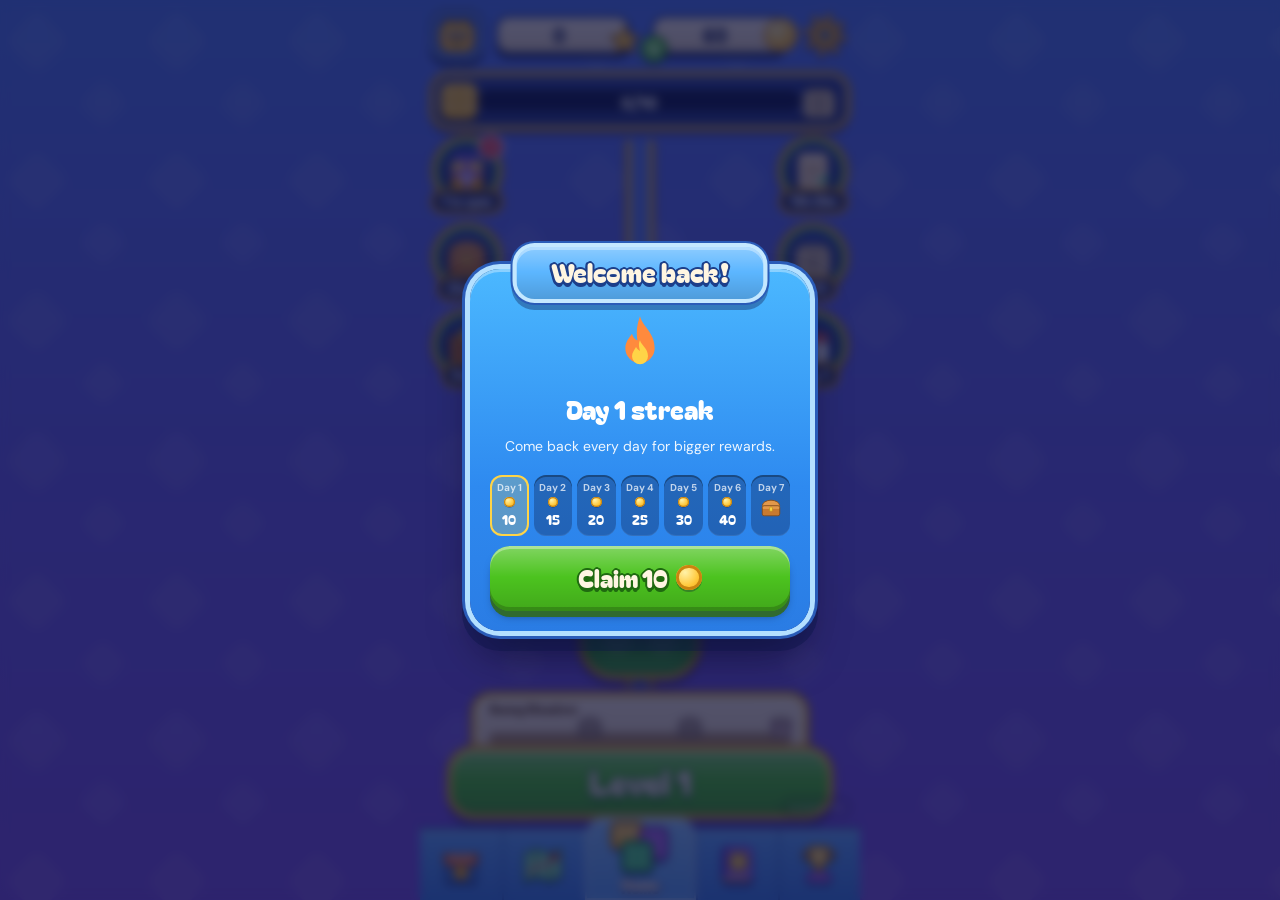
==== t1/index.html @ 7e9a926e "Split app.js into screen-sized files; guard the win count-up (build 54) Co-Authored-By: Claude Opus " ====
<!doctype html>
<html lang="en">
  <head>
    <base href="../" />
    <meta charset="utf-8" />
    <meta name="viewport" content="width=device-width, initial-scale=1, viewport-fit=cover" />
    <meta name="theme-color" content="#1a1744" />
    <meta name="apple-mobile-web-app-capable" content="yes" />
    <meta name="apple-mobile-web-app-title" content="CJ test A" />
    <meta name="apple-mobile-web-app-status-bar-style" content="black-translucent" />
    <link rel="apple-touch-icon" href="icon.png" />
    
    <title>Color Jam</title>
    <link rel="preload" href="fonts/BagelFatOne-Regular.ttf" as="font" type="font/ttf" crossorigin />
    <link rel="preload" href="fonts/DMSans.ttf" as="font" type="font/ttf" crossorigin />
    <link rel="stylesheet" href="style.css?v=54" />
  </head>
  <body data-world="meadow">
    <div id="bg" aria-hidden="true"><div class="hills"></div><div class="deco" id="deco"></div></div>

    <!-- ===================== HUB (home / map / collection / shop / trophies) ===================== -->
    <div id="hub" class="screen">
      <button class="build-tag" id="buildTag" aria-label="Build info"></button>
      <header class="topbar">
        <button class="avatar" id="avatarBtn" aria-label="Trophies"></button>
        <div class="hpill" title="Stars"><b id="starCount">0</b><svg class="hp-ic star" viewBox="0 0 24 24"><path d="M12 2.2l2.9 6.3 6.9.8-5.1 4.7 1.4 6.8L12 17.4 5.9 20.8l1.4-6.8L2.2 9.3l6.9-.8L12 2.2Z"/></svg></div>
        <div class="hpill" title="Coins"><button class="hp-plus" id="coinPlus" aria-label="Shop">+</button><b id="coinCount">0</b><i class="coin hp-ic"></i></div>
        <button class="gear" id="soundBtn" aria-label="Settings"></button>
      </header>

      <main class="panes">
        <!-- HOME -->
        <section class="pane home" id="paneHome">
          <button class="vault-bar" id="vaultBar" aria-label="Vault Run"></button>
          <div class="home-stage">
            <div class="ev-col">
              <button class="ev" id="evWorkshop"></button>
              <button class="ev" id="evChest"></button>
              <button class="ev" id="evRush"></button>
            </div>
            <div class="lv-path" id="lvPath"></div>
            <div class="ev-col">
              <button class="ev" id="evQuests"></button>
              <button class="ev" id="evVault"></button>
              <button class="ev" id="evLogin"></button>
            </div>
          </div>
          <div class="home-go">
            <button class="world-strip" id="worldStrip" aria-label="World picture"></button>
            <button class="play-btn" id="playBtn"><span class="play-level" id="playLevel">Play</span></button>
          </div>
        </section>

        <!-- MAP -->
        <section class="pane" id="paneMap" hidden>
          <div class="world-tabs" id="worldTabs"></div>
          <div class="map-scroll" id="mapScroll"><div class="map" id="mapPath"></div></div>
        </section>

        <!-- COLLECTION: every world's brick picture -->
        <section class="pane" id="paneCollection" hidden>
          <h2 class="cbj-title">Collection</h2>
          <div class="coll-hero" id="collHero"></div>
          <div class="coll-grid" id="collGrid"></div>
        </section>

        <!-- QUESTS -->
        <section class="pane" id="paneQuests" hidden>
          <div class="notebook">
            <h2 class="cbj-title">Daily Quest</h2>
            <div class="timer-chip" id="questReset"></div>
            <div class="list" id="questList"></div>
            <div class="streak-card">
              <div class="eyebrow">Log in every day</div>
              <div class="streak-days" id="streakDays"></div>
            </div>
          </div>
        </section>

        <!-- SHOP -->
        <section class="pane" id="paneShop" hidden>
          <h2 class="cbj-title">Shop</h2>
          <p class="pane-sub">Spend the coins you earn on boosters.</p>
          <div class="list" id="shopList"></div>
        </section>

        <!-- WORKSHOP (workshop.js) -->
        <section class="pane" id="paneWorkshop" hidden>
          <h2 class="cbj-title">Workshop</h2>
          <p class="pane-sub">Open mystery blocks, collect the pieces, build gadgets.</p>
          <div id="workshop"></div>
        </section>

        <!-- TROPHIES -->
        <section class="pane" id="paneTrophies" hidden>
          <h2 class="cbj-title">Trophies</h2>
          <p class="pane-sub" id="trophySub"></p>
          <div class="trophy-grid" id="trophyGrid"></div>
        </section>
      </main>

      <nav class="tabbar" id="tabbar">
        <button class="tab" data-pane="Shop"><i class="tab-ic" data-ic="tabShop"></i><span>Shop</span></button>
        <button class="tab" data-pane="Map"><i class="tab-ic" data-ic="tabMap"></i><span>Map</span></button>
        <button class="tab on" data-pane="Home"><i class="tab-ic" data-ic="tabHome"></i><span>Home</span></button>
        <button class="tab" data-pane="Collection"><i class="tab-ic" data-ic="tabBook"></i><span>Collection</span></button>
        <button class="tab" data-pane="Trophies"><i class="tab-ic" data-ic="tabTrophy"></i><span>Trophies</span></button>
      </nav>
    </div>

    <!-- ===================== GAME ===================== -->
    <div id="game" class="screen" hidden>
      <header class="hud">
        <div class="hud-main">
          <div class="lvl-badge"><small>Level</small><b id="levelTitle">1</b></div>
          <div class="time-panel">
            <span class="tp-label"><i class="tp-clock"></i>Time</span>
            <div class="timer idle" id="timer"><i id="timerBar"></i><span id="timerText">1:00</span></div>
          </div>
        </div>
        <div class="hud-btns">
          <button class="sq-btn orange" id="resetBtn" aria-label="Restart"><svg viewBox="0 0 24 24"><path d="M12 5V2L7 6.5 12 11V8a5 5 0 1 1-5 5H5a7 7 0 1 0 7-8Z"/></svg></button>
          <button class="sq-btn blue" id="pauseBtn" aria-label="Pause"><svg viewBox="0 0 24 24"><rect x="6" y="5" width="4.2" height="14" rx="1.6"/><rect x="13.8" y="5" width="4.2" height="14" rx="1.6"/></svg></button>
        </div>
      </header>
      <div class="hud-row">
        <div class="moves-goal"><span>Moves</span><b id="moveCount">0</b><div class="goal" id="goalStars" aria-label="Star goals"></div></div>
        <div class="coin-pill"><i class="coin"></i><b id="gameCoins">0</b></div>
      </div>
      <div class="combo" id="combo"><span id="comboText">x2</span><i id="comboBar"></i></div>
      <div class="tip" id="tip"></div>
      <div class="board-wrap"><div class="board-fit" id="boardFit"><div class="board-scale" id="boardScale"><div class="board" id="board"></div></div></div></div>
      <div class="boosters">
        <div class="gadgets" id="gadgets"></div>
        <button class="booster" id="boosterFreeze"><span class="b-ic"><svg viewBox="0 0 24 24"><path d="M12 2a10 10 0 1 0 0 20 10 10 0 0 0 0-20Zm0 2a8 8 0 1 1 0 16 8 8 0 0 1 0-16Zm-1 3v6l4.2 2.5 1-1.7L13 12V7h-2Z"/></svg></span><span class="b-name">Freeze</span><span class="b-count" id="cntFreeze">0</span></button>
        <button class="booster" id="boosterHammer"><span class="b-ic"><svg viewBox="0 0 24 24"><path d="M13.5 3 9 7.5l1.6 1.6-6.9 6.9 2.3 2.3 6.9-6.9 1.6 1.6L19 8.5 13.5 3Z"/></svg></span><span class="b-name">Hammer</span><span class="b-count" id="cntHammer">0</span></button>
        <button class="booster" id="boosterVac"><span class="b-ic"><svg viewBox="0 0 24 24"><path d="M12 3a9 9 0 0 0-9 9h2a7 7 0 0 1 7-7V3Zm0 4a5 5 0 0 0-5 5h2a3 3 0 0 1 3-3V7Zm0 4a1 1 0 1 0 0 2 1 1 0 0 0 0-2Zm9 1a9 9 0 0 1-9 9v-2a7 7 0 0 0 7-7h2Zm-4 0a5 5 0 0 1-5 5v-2a3 3 0 0 0 3-3h2Z"/></svg></span><span class="b-name">Vacuum</span><span class="b-count" id="cntVac">0</span></button>
        <button class="booster" id="boosterUndo"><span class="b-ic"><svg viewBox="0 0 24 24"><path d="M12 5V2L6.5 6.5 12 11V8a5 5 0 1 1-5 5H5a7 7 0 1 0 7-8Z"/></svg></span><span class="b-name">Undo</span><span class="b-count" id="cntUndo">0</span></button>
        <button class="booster" id="boosterTools" hidden><span class="b-ic"><svg viewBox="0 0 24 24"><path d="M9 3h6a2 2 0 0 1 2 2v2h3a2 2 0 0 1 2 2v3h-7v-1h-2v1H2V9a2 2 0 0 1 2-2h3V5a2 2 0 0 1 2-2Zm0 2v2h6V5H9ZM2 14h9v1h2v-1h9v5a2 2 0 0 1-2 2H4a2 2 0 0 1-2-2v-5Z"/></svg></span><span class="b-name">Gadgets</span><span class="b-count" id="cntTools">0</span></button>
      </div>
    </div>

    <!-- ===================== MODALS ===================== -->
    <div class="overlay hidden" id="modal"><div class="sheet" id="sheet"></div></div>
    <div class="toasts" id="toasts" aria-live="polite"></div>

    <script src="src/sound.js?v=54"></script>
    <script src="src/worlds.js?v=54"></script>
    <script src="src/brick.js?v=54"></script>
    <script src="src/block3d.js?v=54"></script>
    <script src="src/engine.js?v=54"></script>
    <script src="src/fx.js?v=54"></script>
    <script src="src/icons.js?v=54"></script>
    <script src="src/workshop.js?v=54"></script>
    <script src="src/app.js?v=54"></script>
    <script src="src/meta.js?v=54"></script>
    <script src="src/home.js?v=54"></script>
    <script src="src/play.js?v=54"></script>
    <script src="src/win.js?v=54"></script>
    <script src="src/rush.js?v=54"></script>
    <script src="src/main.js?v=54"></script>
  <script>
      if ("serviceWorker" in navigator && location.protocol === "https:") navigator.serviceWorker.register("sw.js").catch(() => {});
    </script>
  </body>
</html>
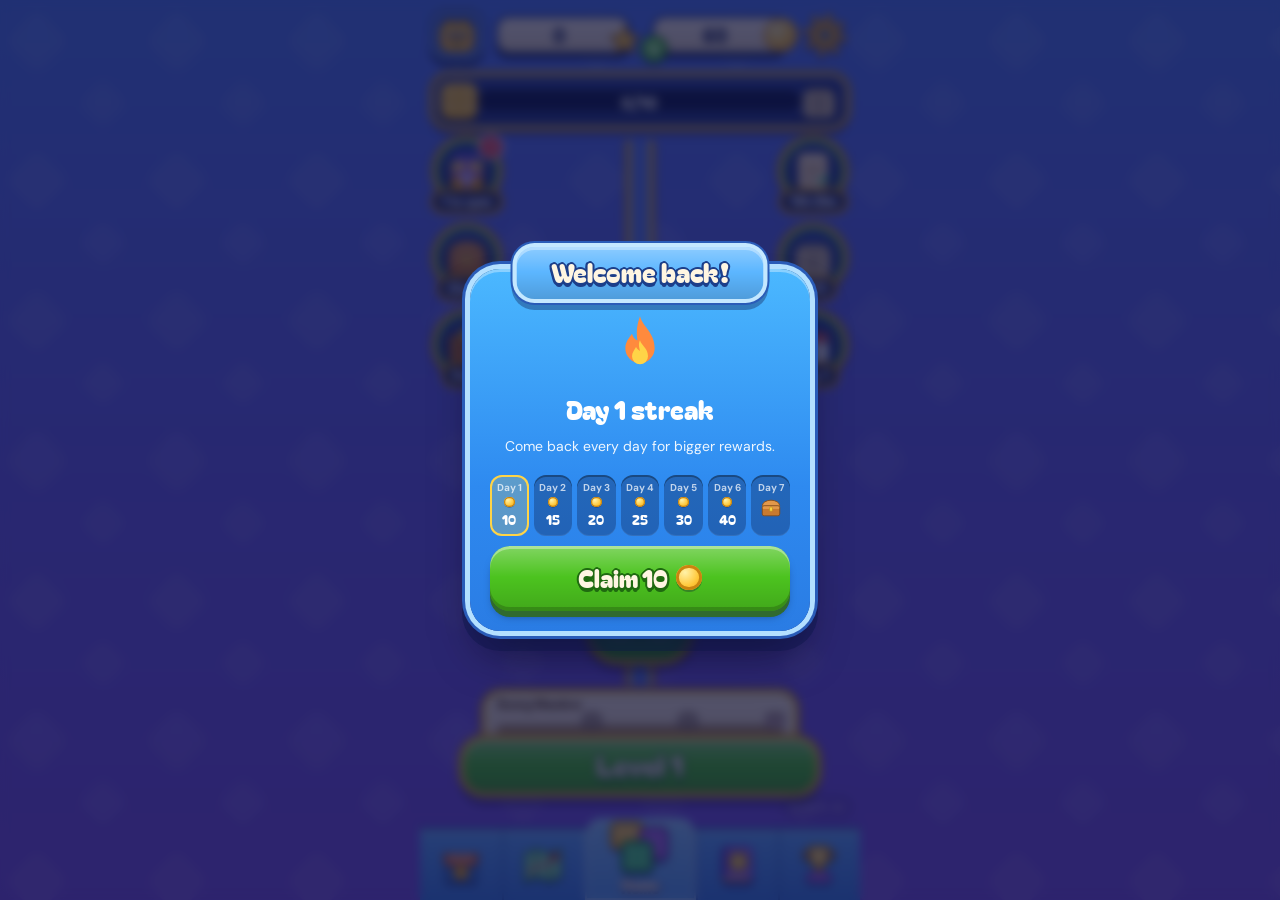
==== commit b9a23317: "Home: level path and Level button slightly smaller and higher (build 55) Co-Authored-By: Claude Opus" ====
--- a/t1/index.html
+++ b/t1/index.html
@@ -13,7 +13,7 @@
     <title>Color Jam</title>
     <link rel="preload" href="fonts/BagelFatOne-Regular.ttf" as="font" type="font/ttf" crossorigin />
     <link rel="preload" href="fonts/DMSans.ttf" as="font" type="font/ttf" crossorigin />
-    <link rel="stylesheet" href="style.css?v=54" />
+    <link rel="stylesheet" href="style.css?v=55" />
   </head>
   <body data-world="meadow">
     <div id="bg" aria-hidden="true"><div class="hills"></div><div class="deco" id="deco"></div></div>
@@ -144,21 +144,21 @@
     <div class="overlay hidden" id="modal"><div class="sheet" id="sheet"></div></div>
     <div class="toasts" id="toasts" aria-live="polite"></div>
 
-    <script src="src/sound.js?v=54"></script>
-    <script src="src/worlds.js?v=54"></script>
-    <script src="src/brick.js?v=54"></script>
-    <script src="src/block3d.js?v=54"></script>
-    <script src="src/engine.js?v=54"></script>
-    <script src="src/fx.js?v=54"></script>
-    <script src="src/icons.js?v=54"></script>
-    <script src="src/workshop.js?v=54"></script>
-    <script src="src/app.js?v=54"></script>
-    <script src="src/meta.js?v=54"></script>
-    <script src="src/home.js?v=54"></script>
-    <script src="src/play.js?v=54"></script>
-    <script src="src/win.js?v=54"></script>
-    <script src="src/rush.js?v=54"></script>
-    <script src="src/main.js?v=54"></script>
+    <script src="src/sound.js?v=55"></script>
+    <script src="src/worlds.js?v=55"></script>
+    <script src="src/brick.js?v=55"></script>
+    <script src="src/block3d.js?v=55"></script>
+    <script src="src/engine.js?v=55"></script>
+    <script src="src/fx.js?v=55"></script>
+    <script src="src/icons.js?v=55"></script>
+    <script src="src/workshop.js?v=55"></script>
+    <script src="src/app.js?v=55"></script>
+    <script src="src/meta.js?v=55"></script>
+    <script src="src/home.js?v=55"></script>
+    <script src="src/play.js?v=55"></script>
+    <script src="src/win.js?v=55"></script>
+    <script src="src/rush.js?v=55"></script>
+    <script src="src/main.js?v=55"></script>
   <script>
       if ("serviceWorker" in navigator && location.protocol === "https:") navigator.serviceWorker.register("sw.js").catch(() => {});
     </script>
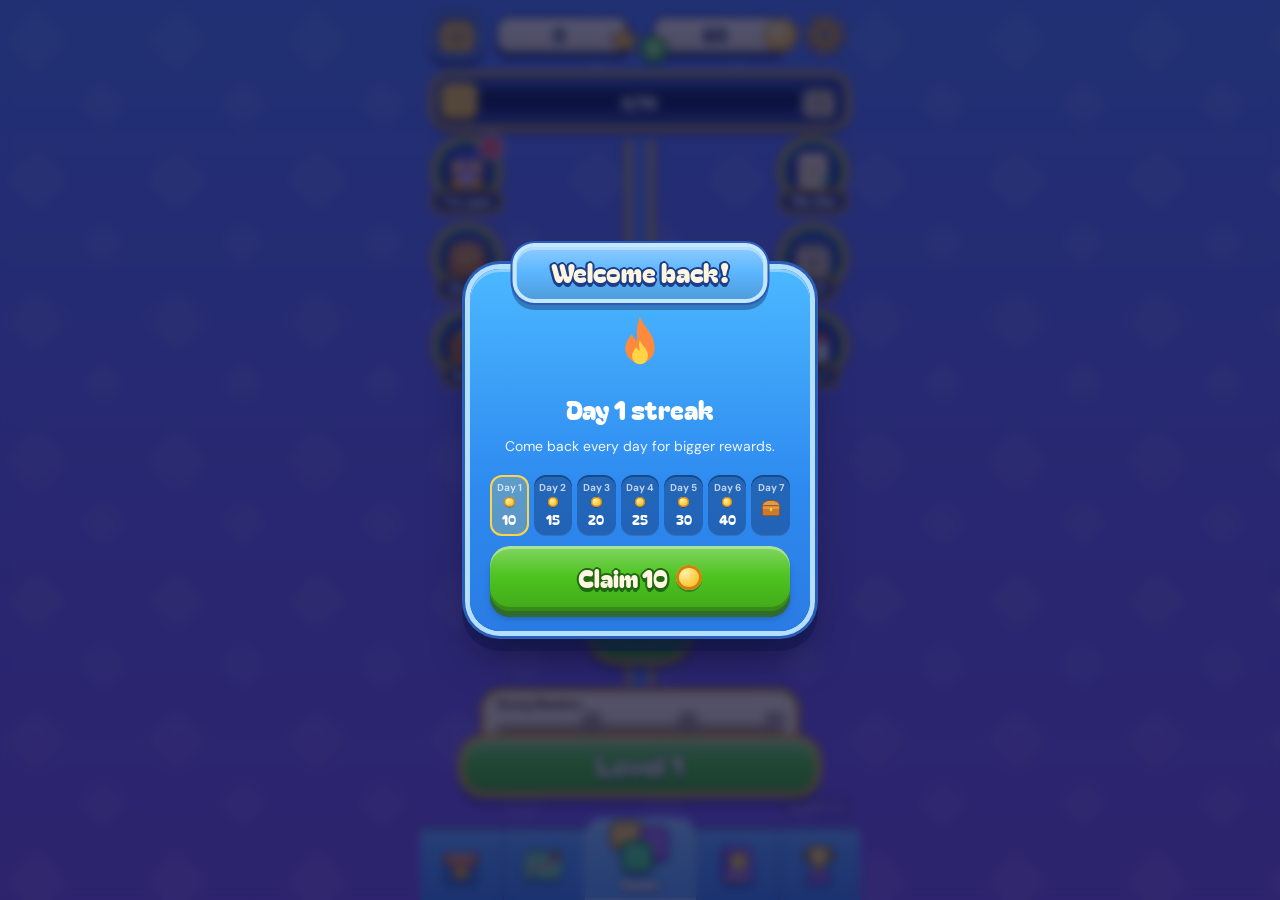
==== commit ea2d034a: "Closing the level card over a finished board goes Home (build 56) Co-Authored-By: Claude Opus 5.5 <n" ====
--- a/t1/index.html
+++ b/t1/index.html
@@ -13,7 +13,7 @@
     <title>Color Jam</title>
     <link rel="preload" href="fonts/BagelFatOne-Regular.ttf" as="font" type="font/ttf" crossorigin />
     <link rel="preload" href="fonts/DMSans.ttf" as="font" type="font/ttf" crossorigin />
-    <link rel="stylesheet" href="style.css?v=55" />
+    <link rel="stylesheet" href="style.css?v=56" />
   </head>
   <body data-world="meadow">
     <div id="bg" aria-hidden="true"><div class="hills"></div><div class="deco" id="deco"></div></div>
@@ -144,21 +144,21 @@
     <div class="overlay hidden" id="modal"><div class="sheet" id="sheet"></div></div>
     <div class="toasts" id="toasts" aria-live="polite"></div>
 
-    <script src="src/sound.js?v=55"></script>
-    <script src="src/worlds.js?v=55"></script>
-    <script src="src/brick.js?v=55"></script>
-    <script src="src/block3d.js?v=55"></script>
-    <script src="src/engine.js?v=55"></script>
-    <script src="src/fx.js?v=55"></script>
-    <script src="src/icons.js?v=55"></script>
-    <script src="src/workshop.js?v=55"></script>
-    <script src="src/app.js?v=55"></script>
-    <script src="src/meta.js?v=55"></script>
-    <script src="src/home.js?v=55"></script>
-    <script src="src/play.js?v=55"></script>
-    <script src="src/win.js?v=55"></script>
-    <script src="src/rush.js?v=55"></script>
-    <script src="src/main.js?v=55"></script>
+    <script src="src/sound.js?v=56"></script>
+    <script src="src/worlds.js?v=56"></script>
+    <script src="src/brick.js?v=56"></script>
+    <script src="src/block3d.js?v=56"></script>
+    <script src="src/engine.js?v=56"></script>
+    <script src="src/fx.js?v=56"></script>
+    <script src="src/icons.js?v=56"></script>
+    <script src="src/workshop.js?v=56"></script>
+    <script src="src/app.js?v=56"></script>
+    <script src="src/meta.js?v=56"></script>
+    <script src="src/home.js?v=56"></script>
+    <script src="src/play.js?v=56"></script>
+    <script src="src/win.js?v=56"></script>
+    <script src="src/rush.js?v=56"></script>
+    <script src="src/main.js?v=56"></script>
   <script>
       if ("serviceWorker" in navigator && location.protocol === "https:") navigator.serviceWorker.register("sw.js").catch(() => {});
     </script>
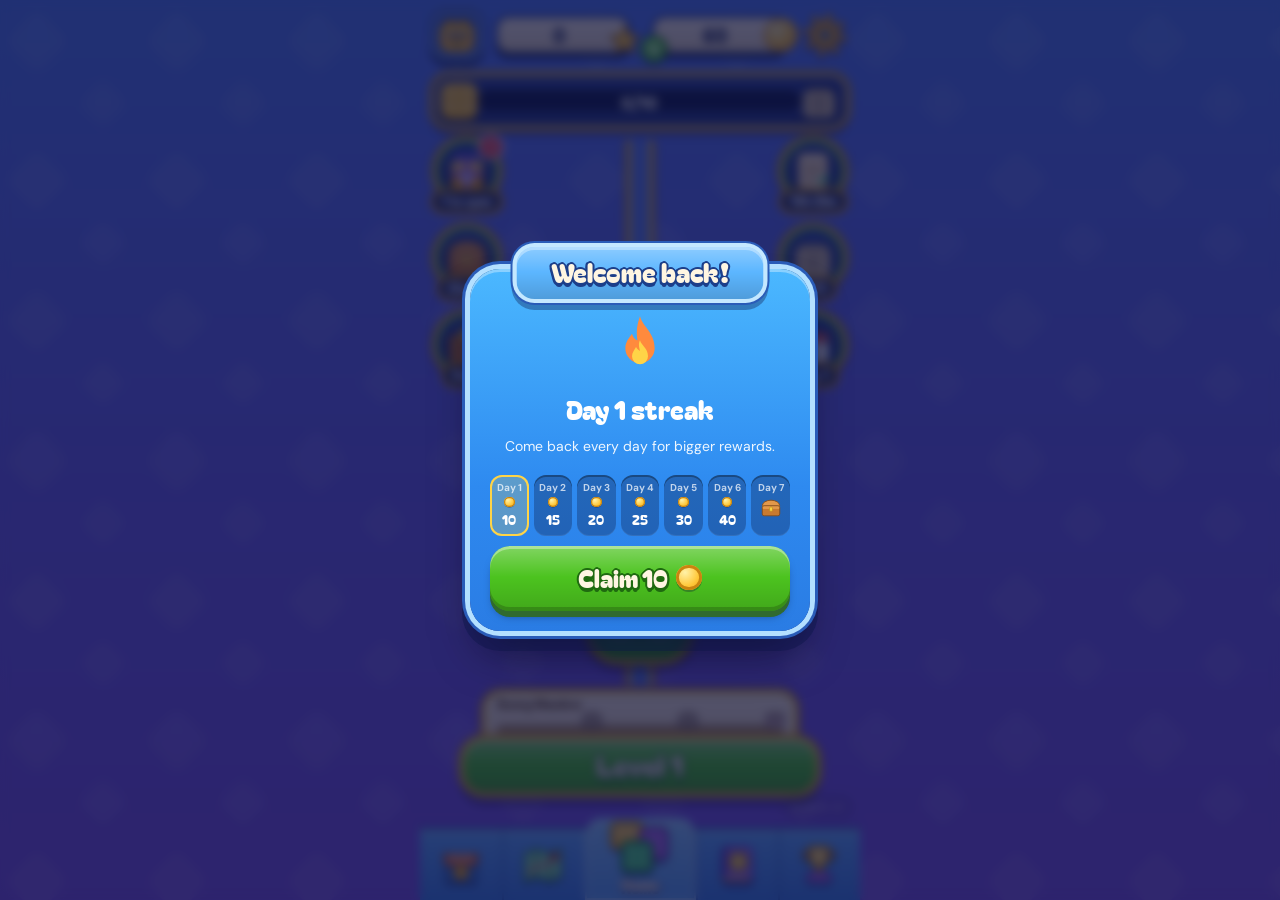
==== commit 12650fbf: "Board shapes on 37 levels, Hourglass time count-up, fitBoard in the engine (build 57) Co-Authored-By" ====
--- a/t1/index.html
+++ b/t1/index.html
@@ -13,7 +13,7 @@
     <title>Color Jam</title>
     <link rel="preload" href="fonts/BagelFatOne-Regular.ttf" as="font" type="font/ttf" crossorigin />
     <link rel="preload" href="fonts/DMSans.ttf" as="font" type="font/ttf" crossorigin />
-    <link rel="stylesheet" href="style.css?v=56" />
+    <link rel="stylesheet" href="style.css?v=57" />
   </head>
   <body data-world="meadow">
     <div id="bg" aria-hidden="true"><div class="hills"></div><div class="deco" id="deco"></div></div>
@@ -144,21 +144,21 @@
     <div class="overlay hidden" id="modal"><div class="sheet" id="sheet"></div></div>
     <div class="toasts" id="toasts" aria-live="polite"></div>
 
-    <script src="src/sound.js?v=56"></script>
-    <script src="src/worlds.js?v=56"></script>
-    <script src="src/brick.js?v=56"></script>
-    <script src="src/block3d.js?v=56"></script>
-    <script src="src/engine.js?v=56"></script>
-    <script src="src/fx.js?v=56"></script>
-    <script src="src/icons.js?v=56"></script>
-    <script src="src/workshop.js?v=56"></script>
-    <script src="src/app.js?v=56"></script>
-    <script src="src/meta.js?v=56"></script>
-    <script src="src/home.js?v=56"></script>
-    <script src="src/play.js?v=56"></script>
-    <script src="src/win.js?v=56"></script>
-    <script src="src/rush.js?v=56"></script>
-    <script src="src/main.js?v=56"></script>
+    <script src="src/sound.js?v=57"></script>
+    <script src="src/worlds.js?v=57"></script>
+    <script src="src/brick.js?v=57"></script>
+    <script src="src/block3d.js?v=57"></script>
+    <script src="src/engine.js?v=57"></script>
+    <script src="src/fx.js?v=57"></script>
+    <script src="src/icons.js?v=57"></script>
+    <script src="src/workshop.js?v=57"></script>
+    <script src="src/app.js?v=57"></script>
+    <script src="src/meta.js?v=57"></script>
+    <script src="src/home.js?v=57"></script>
+    <script src="src/play.js?v=57"></script>
+    <script src="src/win.js?v=57"></script>
+    <script src="src/rush.js?v=57"></script>
+    <script src="src/main.js?v=57"></script>
   <script>
       if ("serviceWorker" in navigator && location.protocol === "https:") navigator.serviceWorker.register("sw.js").catch(() => {});
     </script>
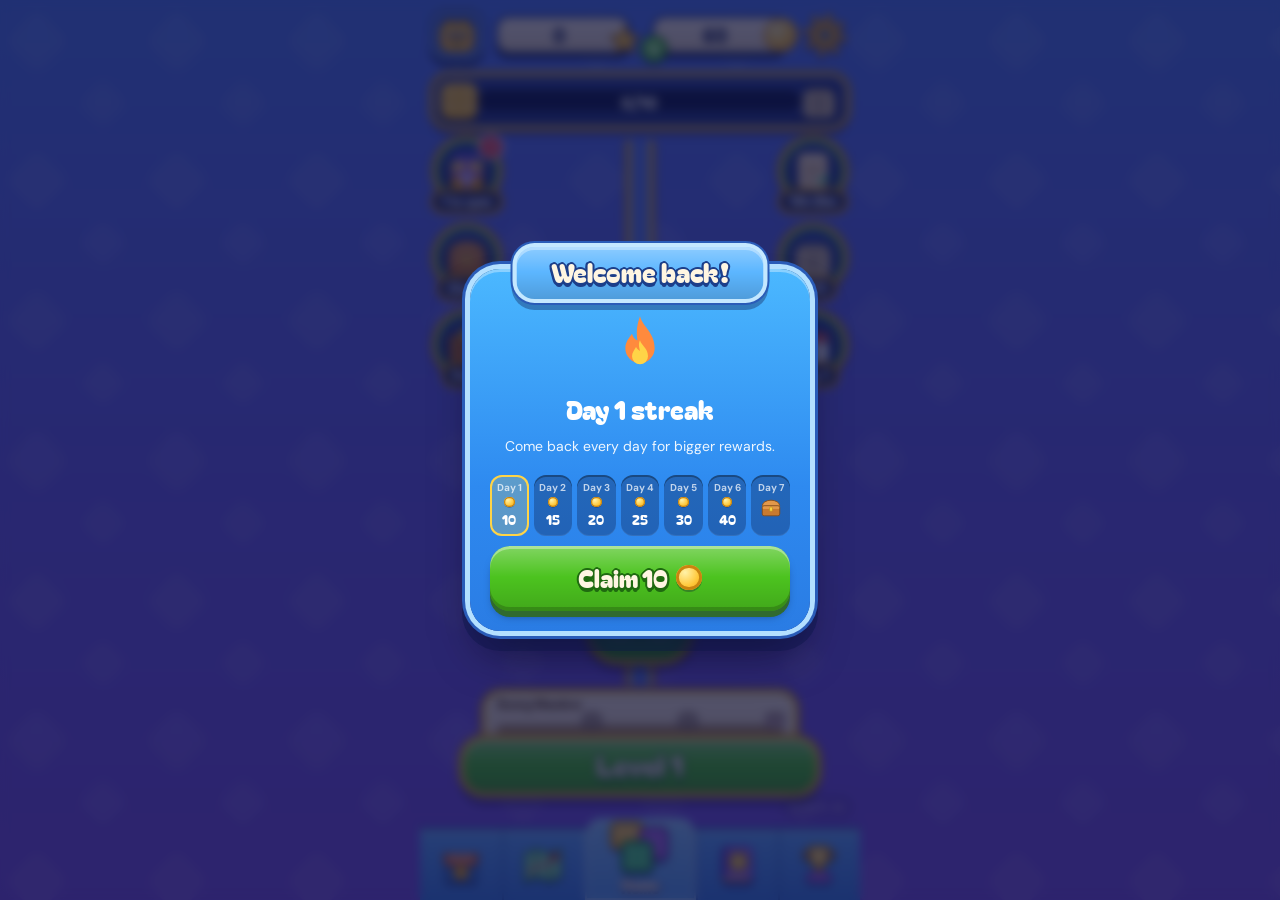
==== commit 68a37a77: "Smaller blocks with wider gaps, GPU drag, snappy exits and clears, dimmed stuck blocks, one-strike h" ====
--- a/t1/index.html
+++ b/t1/index.html
@@ -13,7 +13,7 @@
     <title>Color Jam</title>
     <link rel="preload" href="fonts/BagelFatOne-Regular.ttf" as="font" type="font/ttf" crossorigin />
     <link rel="preload" href="fonts/DMSans.ttf" as="font" type="font/ttf" crossorigin />
-    <link rel="stylesheet" href="style.css?v=57" />
+    <link rel="stylesheet" href="style.css?v=58" />
   </head>
   <body data-world="meadow">
     <div id="bg" aria-hidden="true"><div class="hills"></div><div class="deco" id="deco"></div></div>
@@ -144,21 +144,21 @@
     <div class="overlay hidden" id="modal"><div class="sheet" id="sheet"></div></div>
     <div class="toasts" id="toasts" aria-live="polite"></div>
 
-    <script src="src/sound.js?v=57"></script>
-    <script src="src/worlds.js?v=57"></script>
-    <script src="src/brick.js?v=57"></script>
-    <script src="src/block3d.js?v=57"></script>
-    <script src="src/engine.js?v=57"></script>
-    <script src="src/fx.js?v=57"></script>
-    <script src="src/icons.js?v=57"></script>
-    <script src="src/workshop.js?v=57"></script>
-    <script src="src/app.js?v=57"></script>
-    <script src="src/meta.js?v=57"></script>
-    <script src="src/home.js?v=57"></script>
-    <script src="src/play.js?v=57"></script>
-    <script src="src/win.js?v=57"></script>
-    <script src="src/rush.js?v=57"></script>
-    <script src="src/main.js?v=57"></script>
+    <script src="src/sound.js?v=58"></script>
+    <script src="src/worlds.js?v=58"></script>
+    <script src="src/brick.js?v=58"></script>
+    <script src="src/block3d.js?v=58"></script>
+    <script src="src/engine.js?v=58"></script>
+    <script src="src/fx.js?v=58"></script>
+    <script src="src/icons.js?v=58"></script>
+    <script src="src/workshop.js?v=58"></script>
+    <script src="src/app.js?v=58"></script>
+    <script src="src/meta.js?v=58"></script>
+    <script src="src/home.js?v=58"></script>
+    <script src="src/play.js?v=58"></script>
+    <script src="src/win.js?v=58"></script>
+    <script src="src/rush.js?v=58"></script>
+    <script src="src/main.js?v=58"></script>
   <script>
       if ("serviceWorker" in navigator && location.protocol === "https:") navigator.serviceWorker.register("sw.js").catch(() => {});
     </script>
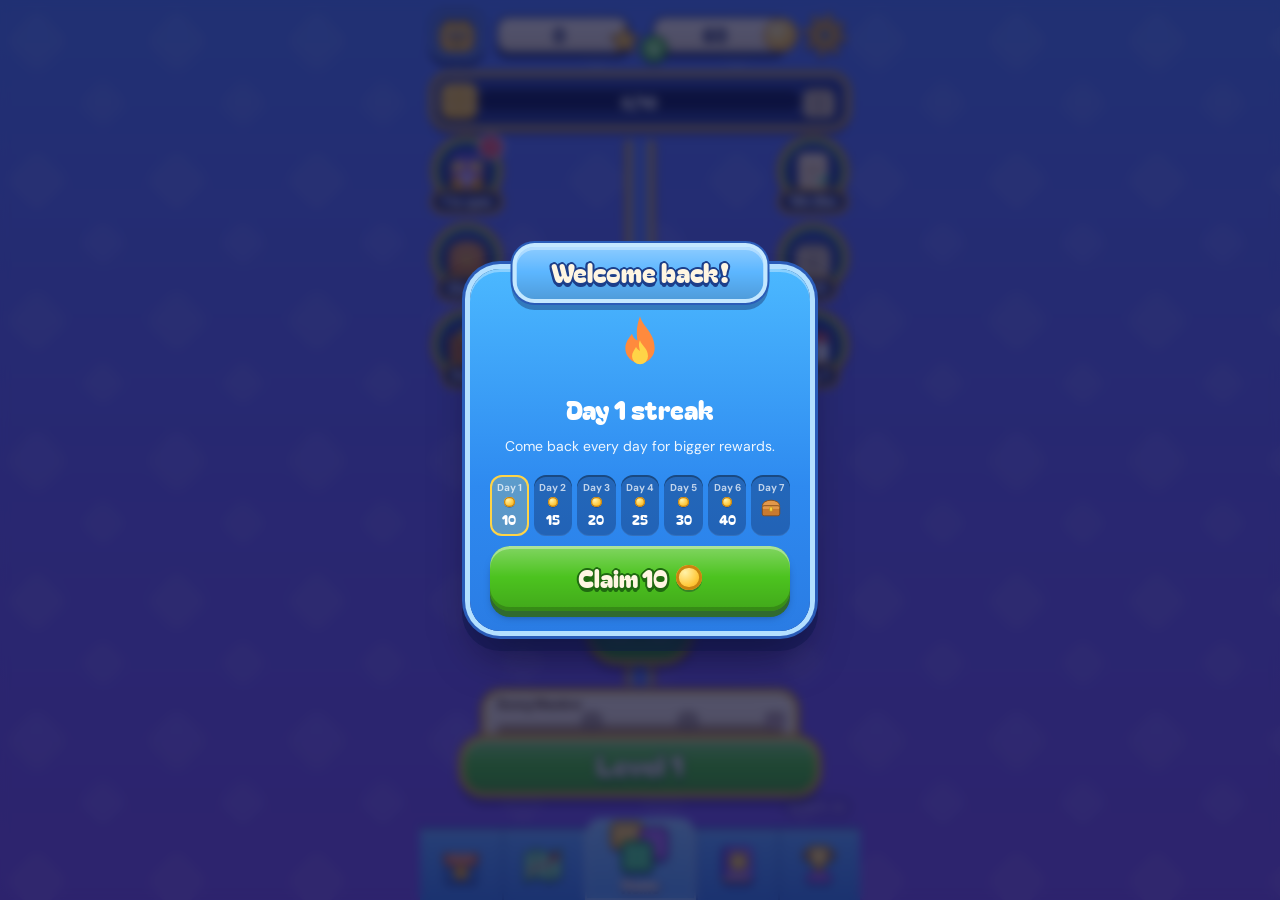
==== commit 275f83cb: "Full-width board, chunky gates and frame, blocked-move bump, rAF-decoupled drag, exit fades after en" ====
--- a/t1/index.html
+++ b/t1/index.html
@@ -13,7 +13,7 @@
     <title>Color Jam</title>
     <link rel="preload" href="fonts/BagelFatOne-Regular.ttf" as="font" type="font/ttf" crossorigin />
     <link rel="preload" href="fonts/DMSans.ttf" as="font" type="font/ttf" crossorigin />
-    <link rel="stylesheet" href="style.css?v=58" />
+    <link rel="stylesheet" href="style.css?v=59" />
   </head>
   <body data-world="meadow">
     <div id="bg" aria-hidden="true"><div class="hills"></div><div class="deco" id="deco"></div></div>
@@ -144,21 +144,21 @@
     <div class="overlay hidden" id="modal"><div class="sheet" id="sheet"></div></div>
     <div class="toasts" id="toasts" aria-live="polite"></div>
 
-    <script src="src/sound.js?v=58"></script>
-    <script src="src/worlds.js?v=58"></script>
-    <script src="src/brick.js?v=58"></script>
-    <script src="src/block3d.js?v=58"></script>
-    <script src="src/engine.js?v=58"></script>
-    <script src="src/fx.js?v=58"></script>
-    <script src="src/icons.js?v=58"></script>
-    <script src="src/workshop.js?v=58"></script>
-    <script src="src/app.js?v=58"></script>
-    <script src="src/meta.js?v=58"></script>
-    <script src="src/home.js?v=58"></script>
-    <script src="src/play.js?v=58"></script>
-    <script src="src/win.js?v=58"></script>
-    <script src="src/rush.js?v=58"></script>
-    <script src="src/main.js?v=58"></script>
+    <script src="src/sound.js?v=59"></script>
+    <script src="src/worlds.js?v=59"></script>
+    <script src="src/brick.js?v=59"></script>
+    <script src="src/block3d.js?v=59"></script>
+    <script src="src/engine.js?v=59"></script>
+    <script src="src/fx.js?v=59"></script>
+    <script src="src/icons.js?v=59"></script>
+    <script src="src/workshop.js?v=59"></script>
+    <script src="src/app.js?v=59"></script>
+    <script src="src/meta.js?v=59"></script>
+    <script src="src/home.js?v=59"></script>
+    <script src="src/play.js?v=59"></script>
+    <script src="src/win.js?v=59"></script>
+    <script src="src/rush.js?v=59"></script>
+    <script src="src/main.js?v=59"></script>
   <script>
       if ("serviceWorker" in navigator && location.protocol === "https:") navigator.serviceWorker.register("sw.js").catch(() => {});
     </script>
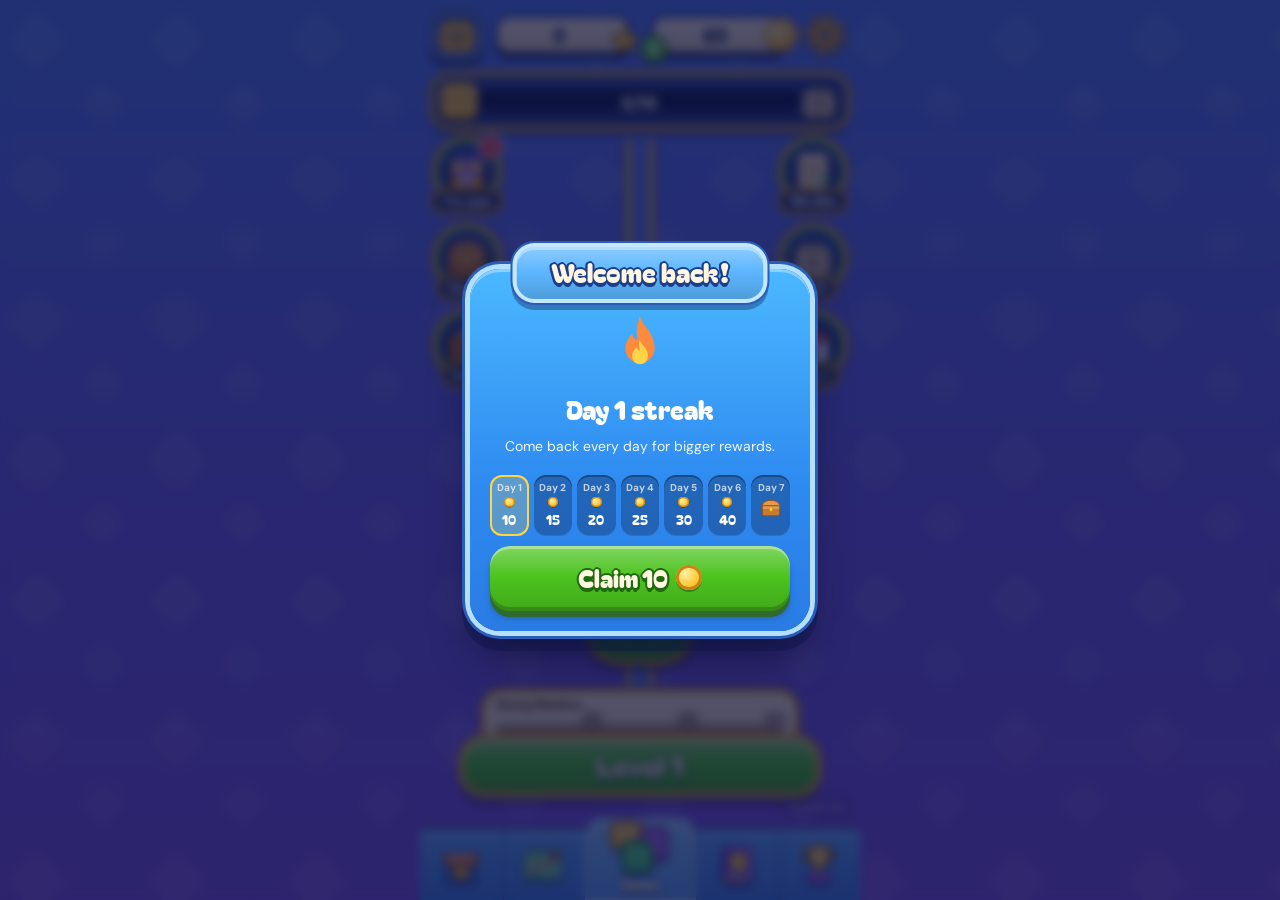
==== commit 04907e17: "GPU-only release (FLIP) and exit slide via element.animate (build 60) Co-Authored-By: Claude Opus 5." ====
--- a/t1/index.html
+++ b/t1/index.html
@@ -13,7 +13,7 @@
     <title>Color Jam</title>
     <link rel="preload" href="fonts/BagelFatOne-Regular.ttf" as="font" type="font/ttf" crossorigin />
     <link rel="preload" href="fonts/DMSans.ttf" as="font" type="font/ttf" crossorigin />
-    <link rel="stylesheet" href="style.css?v=59" />
+    <link rel="stylesheet" href="style.css?v=60" />
   </head>
   <body data-world="meadow">
     <div id="bg" aria-hidden="true"><div class="hills"></div><div class="deco" id="deco"></div></div>
@@ -144,21 +144,21 @@
     <div class="overlay hidden" id="modal"><div class="sheet" id="sheet"></div></div>
     <div class="toasts" id="toasts" aria-live="polite"></div>
 
-    <script src="src/sound.js?v=59"></script>
-    <script src="src/worlds.js?v=59"></script>
-    <script src="src/brick.js?v=59"></script>
-    <script src="src/block3d.js?v=59"></script>
-    <script src="src/engine.js?v=59"></script>
-    <script src="src/fx.js?v=59"></script>
-    <script src="src/icons.js?v=59"></script>
-    <script src="src/workshop.js?v=59"></script>
-    <script src="src/app.js?v=59"></script>
-    <script src="src/meta.js?v=59"></script>
-    <script src="src/home.js?v=59"></script>
-    <script src="src/play.js?v=59"></script>
-    <script src="src/win.js?v=59"></script>
-    <script src="src/rush.js?v=59"></script>
-    <script src="src/main.js?v=59"></script>
+    <script src="src/sound.js?v=60"></script>
+    <script src="src/worlds.js?v=60"></script>
+    <script src="src/brick.js?v=60"></script>
+    <script src="src/block3d.js?v=60"></script>
+    <script src="src/engine.js?v=60"></script>
+    <script src="src/fx.js?v=60"></script>
+    <script src="src/icons.js?v=60"></script>
+    <script src="src/workshop.js?v=60"></script>
+    <script src="src/app.js?v=60"></script>
+    <script src="src/meta.js?v=60"></script>
+    <script src="src/home.js?v=60"></script>
+    <script src="src/play.js?v=60"></script>
+    <script src="src/win.js?v=60"></script>
+    <script src="src/rush.js?v=60"></script>
+    <script src="src/main.js?v=60"></script>
   <script>
       if ("serviceWorker" in navigator && location.protocol === "https:") navigator.serviceWorker.register("sw.js").catch(() => {});
     </script>
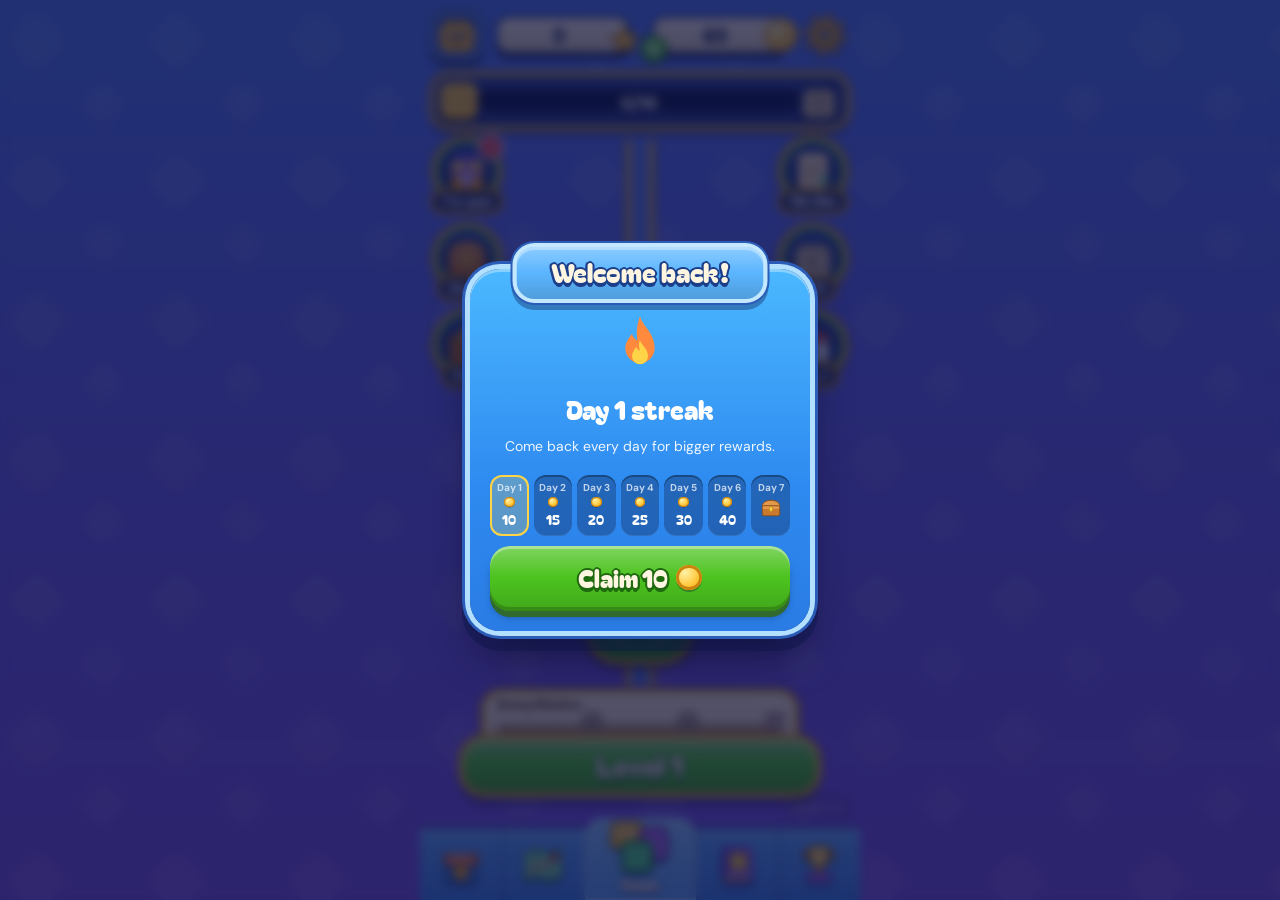
==== commit d8e471e7: "chore: bump app cache version to build 61" ====
--- a/t1/index.html
+++ b/t1/index.html
@@ -13,7 +13,7 @@
     <title>Color Jam</title>
     <link rel="preload" href="fonts/BagelFatOne-Regular.ttf" as="font" type="font/ttf" crossorigin />
     <link rel="preload" href="fonts/DMSans.ttf" as="font" type="font/ttf" crossorigin />
-    <link rel="stylesheet" href="style.css?v=60" />
+    <link rel="stylesheet" href="style.css?v=61" />
   </head>
   <body data-world="meadow">
     <div id="bg" aria-hidden="true"><div class="hills"></div><div class="deco" id="deco"></div></div>
@@ -144,21 +144,21 @@
     <div class="overlay hidden" id="modal"><div class="sheet" id="sheet"></div></div>
     <div class="toasts" id="toasts" aria-live="polite"></div>
 
-    <script src="src/sound.js?v=60"></script>
-    <script src="src/worlds.js?v=60"></script>
-    <script src="src/brick.js?v=60"></script>
-    <script src="src/block3d.js?v=60"></script>
-    <script src="src/engine.js?v=60"></script>
-    <script src="src/fx.js?v=60"></script>
-    <script src="src/icons.js?v=60"></script>
-    <script src="src/workshop.js?v=60"></script>
-    <script src="src/app.js?v=60"></script>
-    <script src="src/meta.js?v=60"></script>
-    <script src="src/home.js?v=60"></script>
-    <script src="src/play.js?v=60"></script>
-    <script src="src/win.js?v=60"></script>
-    <script src="src/rush.js?v=60"></script>
-    <script src="src/main.js?v=60"></script>
+    <script src="src/sound.js?v=61"></script>
+    <script src="src/worlds.js?v=61"></script>
+    <script src="src/brick.js?v=61"></script>
+    <script src="src/block3d.js?v=61"></script>
+    <script src="src/engine.js?v=61"></script>
+    <script src="src/fx.js?v=61"></script>
+    <script src="src/icons.js?v=61"></script>
+    <script src="src/workshop.js?v=61"></script>
+    <script src="src/app.js?v=61"></script>
+    <script src="src/meta.js?v=61"></script>
+    <script src="src/home.js?v=61"></script>
+    <script src="src/play.js?v=61"></script>
+    <script src="src/win.js?v=61"></script>
+    <script src="src/rush.js?v=61"></script>
+    <script src="src/main.js?v=61"></script>
   <script>
       if ("serviceWorker" in navigator && location.protocol === "https:") navigator.serviceWorker.register("sw.js").catch(() => {});
     </script>
